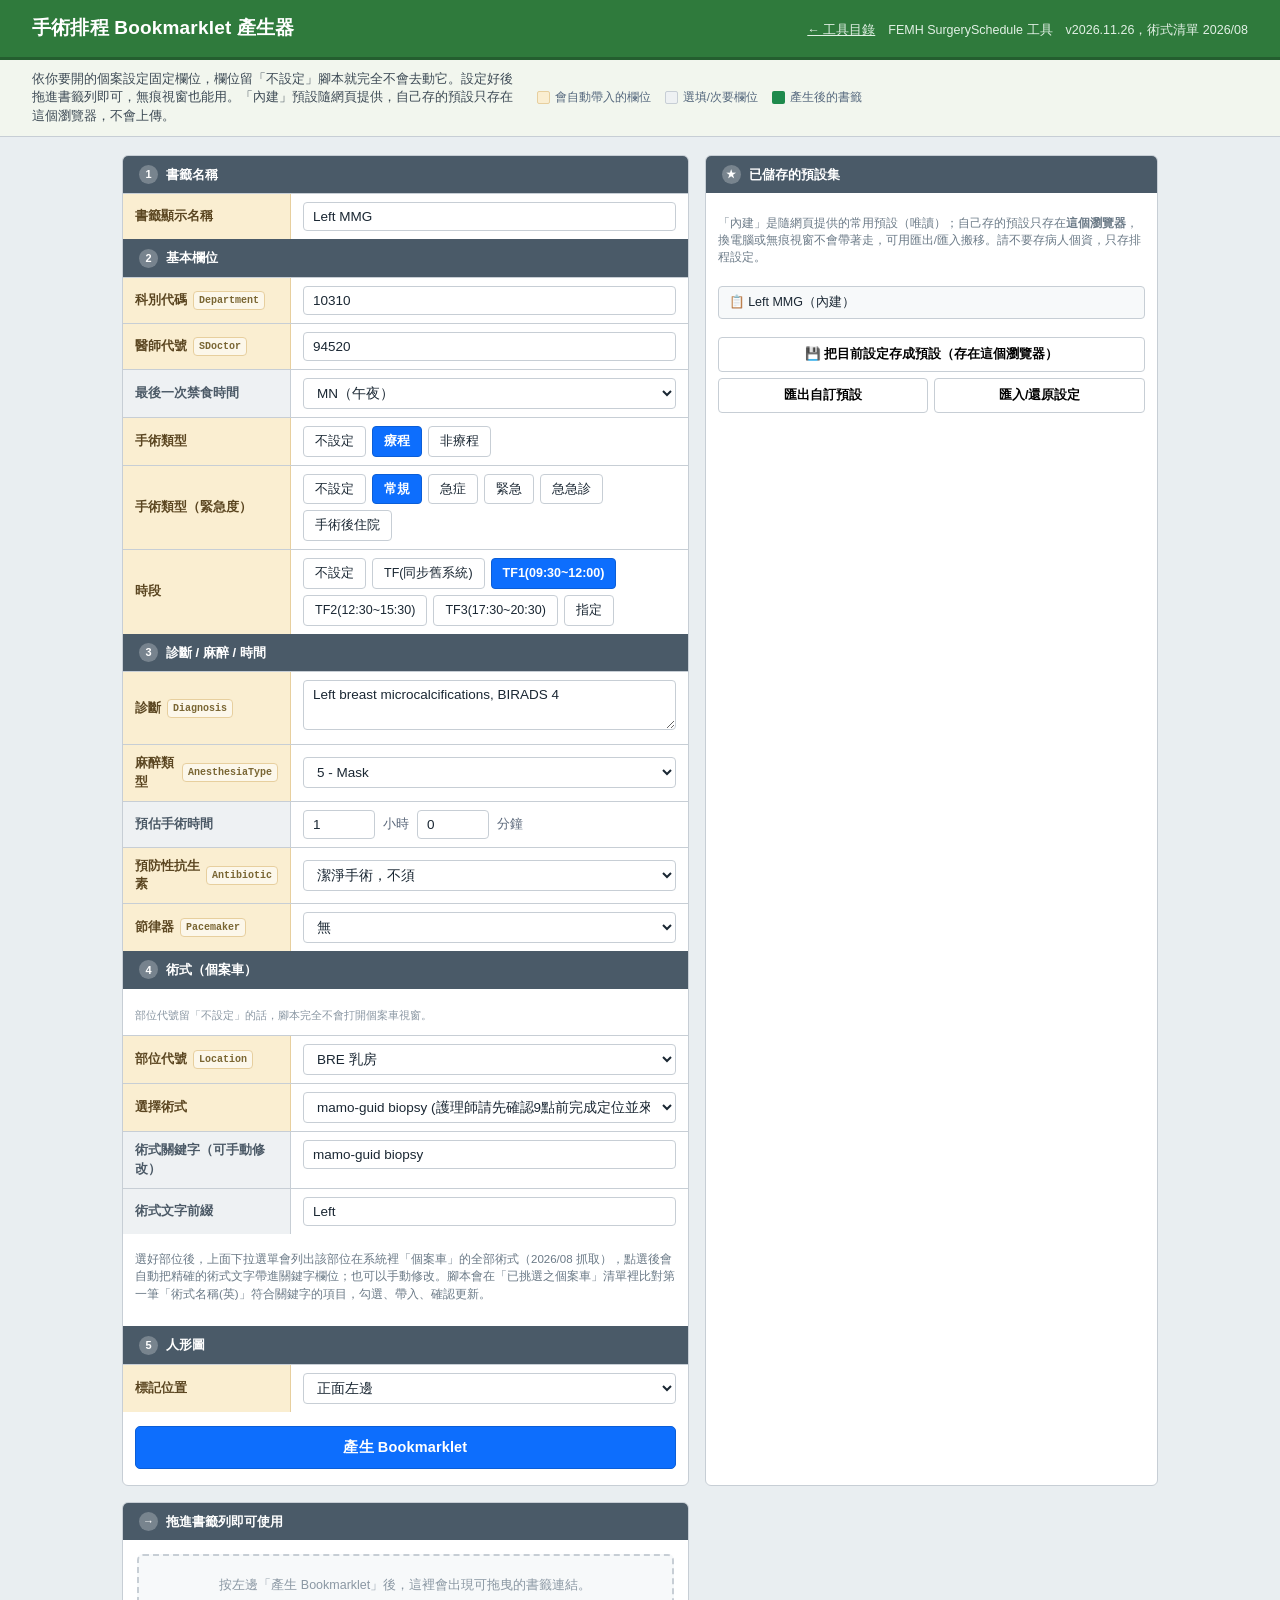
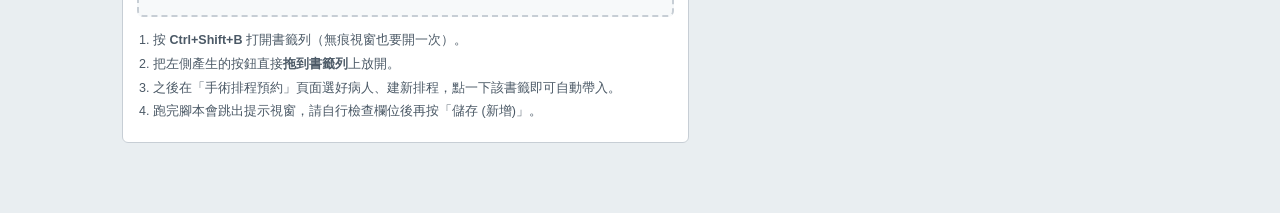
==== surgery-schedule/index.html @ 366e6ce2 "Add surgery schedule bookmarklet generator and build tooling - surgery-schedule/: split generator in" ====
<!DOCTYPE html>
<html lang="zh-Hant">
<head>
<meta charset="UTF-8">
<meta name="viewport" content="width=device-width, initial-scale=1.0">
<title>手術排程 Bookmarklet 產生器</title>
<link rel="stylesheet" href="styles.css">
</head>
<body>

<div class="top">
  <h1>手術排程 Bookmarklet 產生器</h1>
  <span class="who"><a href="../" style="color:#e2f0e5">← 工具目錄</a>　FEMH SurgerySchedule 工具　v<span id="verNo"></span></span>
</div>
<div class="subbar">
  <p>依你要開的個案設定固定欄位，欄位留「不設定」腳本就完全不會去動它。設定好後拖進書籤列即可，無痕視窗也能用。「內建」預設隨網頁提供，自己存的預設只存在這個瀏覽器，不會上傳。</p>
  <div class="legend">
    <span><span class="swatch tan"></span>會自動帶入的欄位</span>
    <span><span class="swatch gray"></span>選填/次要欄位</span>
    <span><span class="swatch green"></span>產生後的書籤</span>
  </div>
</div>

<main>
  <div class="panel">
    <h2><span class="n">1</span>書籤名稱</h2>
    <div class="frow">
      <div class="fcell">書籤顯示名稱</div>
      <div class="fbody">
        <input type="text" id="bmName" value="Left MMG" placeholder="例如：Left MMG / Right Thyroid">
      </div>
    </div>

    <h2><span class="n">2</span>基本欄位</h2>
    <div class="frow">
      <div class="fcell">科別代碼<span class="badge">Department</span></div>
      <div class="fbody"><input type="text" id="deptCode" value="10310" placeholder="不設定則留空"></div>
    </div>
    <div class="frow">
      <div class="fcell">醫師代號<span class="badge">SDoctor</span></div>
      <div class="fbody"><input type="text" id="doctorCode" value="94520" placeholder="不設定則留空"></div>
    </div>
    <div class="frow">
      <div class="fcell optional">最後一次禁食時間</div>
      <div class="fbody">
        <select id="lastFast">
          <option value="">不設定</option>
          <option value="不需禁食">不需禁食</option>
          <option value="MN" selected>MN（午夜）</option>
        </select>
      </div>
    </div>
    <div class="frow">
      <div class="fcell">手術類型</div>
      <div class="fbody">
        <div class="choice-group" id="courseGroup">
          <label><input type="radio" name="course" value=""><span>不設定</span></label>
          <label><input type="radio" name="course" value="CourseT" checked><span>療程</span></label>
          <label><input type="radio" name="course" value="CourseF"><span>非療程</span></label>
        </div>
      </div>
    </div>
    <div class="frow">
      <div class="fcell">手術類型（緊急度）</div>
      <div class="fbody">
        <div class="choice-group" id="urgencyGroup">
          <label><input type="radio" name="urgency" value=""><span>不設定</span></label>
          <label><input type="radio" name="urgency" value="Conventional0" checked><span>常規</span></label>
          <label><input type="radio" name="urgency" value="Conventional2"><span>急症</span></label>
          <label><input type="radio" name="urgency" value="Conventional1"><span>緊急</span></label>
          <label><input type="radio" name="urgency" value="Conventional3"><span>急急診</span></label>
          <label><input type="radio" name="urgency" value="Conventional4"><span>手術後住院</span></label>
        </div>
      </div>
    </div>
    <div class="frow">
      <div class="fcell">時段</div>
      <div class="fbody">
        <div class="choice-group" id="periodGroup">
          <label><input type="radio" name="period" value=""><span>不設定</span></label>
          <label><input type="radio" name="period" value="op-period-tf"><span>TF(同步舊系統)</span></label>
          <label><input type="radio" name="period" value="op-period-tf1" checked><span>TF1(09:30~12:00)</span></label>
          <label><input type="radio" name="period" value="op-period-tf2"><span>TF2(12:30~15:30)</span></label>
          <label><input type="radio" name="period" value="op-period-tf3"><span>TF3(17:30~20:30)</span></label>
          <label><input type="radio" name="period" value="op-period-assign"><span>指定</span></label>
        </div>
      </div>
    </div>

    <h2><span class="n">3</span>診斷 / 麻醉 / 時間</h2>
    <div class="frow">
      <div class="fcell">診斷<span class="badge">Diagnosis</span></div>
      <div class="fbody stack"><textarea id="diagnosis" placeholder="不設定則留空">Left breast microcalcifications, BIRADS 4</textarea></div>
    </div>
    <div class="frow">
      <div class="fcell">麻醉類型<span class="badge">AnesthesiaType</span></div>
      <div class="fbody">
        <select id="anesthesia">
          <option value="">不設定</option>
          <option value="0">0 - Nil</option>
          <option value="1">1 - GA</option>
          <option value="2">2 - SA</option>
          <option value="3">3 - EA</option>
          <option value="4">4 - IVG</option>
          <option value="5" selected>5 - Mask</option>
          <option value="6">6 - LA</option>
          <option value="7">7 - RA</option>
        </select>
      </div>
    </div>
    <div class="frow">
      <div class="fcell optional">預估手術時間</div>
      <div class="fbody">
        <input type="number" id="durH" value="1" min="0" max="23"><span class="unit">小時</span>
        <input type="number" id="durM" value="0" min="0" max="59" step="5"><span class="unit">分鐘</span>
      </div>
    </div>
    <div class="frow">
      <div class="fcell">預防性抗生素<span class="badge">Antibiotic</span></div>
      <div class="fbody">
        <select id="antibiotic">
          <option value="">不設定</option>
          <option value="0">術前已使用抗生素，不須</option>
          <option value="1" selected>潔淨手術，不須</option>
          <option value="2">須使用</option>
        </select>
      </div>
    </div>
    <div class="frow">
      <div class="fcell">節律器<span class="badge">Pacemaker</span></div>
      <div class="fbody">
        <select id="pacemaker">
          <option value="">不設定</option>
          <option value="0" selected>無</option>
          <option value="1">ICD</option>
          <option value="2">Pacemaker</option>
        </select>
      </div>
    </div>

    <h2><span class="n">4</span>術式（個案車）</h2>
    <p class="skip-note">部位代號留「不設定」的話，腳本完全不會打開個案車視窗。</p>
    <div class="frow">
      <div class="fcell">部位代號<span class="badge">Location</span></div>
      <div class="fbody">
        <select id="location">
          <option value="">不設定（略過個案車）</option>
          <option value="ABD">ABD 腹部</option>
          <option value="ALL">ALL 全身</option>
          <option value="APP">APP 闌尾</option>
          <option value="BRE" selected>BRE 乳房</option>
          <option value="CHO">CHO 膽管</option>
          <option value="COL">COL 大腸</option>
          <option value="GAS">GAS 胃部</option>
          <option value="GBR">GBR 膽囊</option>
          <option value="IGN">IGN 腹股溝</option>
          <option value="JEJ">JEJ 小腸</option>
          <option value="KDN">KDN 腎臟</option>
          <option value="LIR">LIR 肝臟</option>
          <option value="MBA">MBA 乳房+腋下</option>
          <option value="NAV">NAV 臍部</option>
          <option value="ROH">ROH 股部</option>
          <option value="TYE">TYE 甲狀腺</option>
          <option value="VSL">VSL 血管</option>
        </select>
      </div>
    </div>
    <div class="frow">
      <div class="fcell">選擇術式</div>
      <div class="fbody stack">
        <select id="procPicker" style="width:100%;">
          <option value="">請先選部位代號…</option>
        </select>
      </div>
    </div>
    <div class="frow">
      <div class="fcell optional">術式關鍵字（可手動修改）</div>
      <div class="fbody stack"><input type="text" id="procKeyword" value="mamo-guid biopsy" placeholder="例如：mamo-guid biopsy" style="width:100%;"></div>
    </div>
    <div class="frow">
      <div class="fcell optional">術式文字前綴</div>
      <div class="fbody"><input type="text" id="procPrefix" value="Left" placeholder="例如：Left / Right（可留空）"></div>
    </div>
    <p class="hint">選好部位後，上面下拉選單會列出該部位在系統裡「個案車」的全部術式（2026/08 抓取），點選後會自動把精確的術式文字帶進關鍵字欄位；也可以手動修改。腳本會在「已挑選之個案車」清單裡比對第一筆「術式名稱(英)」符合關鍵字的項目，勾選、帶入、確認更新。</p>

    <h2><span class="n">5</span>人形圖</h2>
    <div class="frow">
      <div class="fcell">標記位置</div>
      <div class="fbody">
        <select id="humanFigure">
          <option value="">不設定（略過人形圖）</option>
          <option value="Front">正面無左右</option>
          <option value="Front_Right">正面右邊</option>
          <option value="Front_Left" selected>正面左邊</option>
          <option value="Back">背面無左右</option>
          <option value="Back_Left">背面左邊</option>
          <option value="Back_Right">背面右邊</option>
        </select>
      </div>
    </div>

    <button class="generate-btn" id="genBtn">產生 Bookmarklet</button>
  </div>

  <div class="panel">
    <h2><span class="n">★</span>已儲存的預設集</h2>
    <div class="panel-body">
      <p class="hint" style="padding:10px 0 8px;">「內建」是隨網頁提供的常用預設（唯讀）；自己存的預設只存在<strong>這個瀏覽器</strong>，換電腦或無痕視窗不會帶著走，可用匯出/匯入搬移。請不要存病人個資，只存排程設定。</p>
      <div id="presetList"></div>
      <div class="preset-actions">
        <button class="copy-btn" id="presetSaveBtn">💾 把目前設定存成預設（存在這個瀏覽器）</button>
        <div class="preset-actions-row">
          <button class="copy-btn" id="presetExportBtn">匯出自訂預設</button>
          <button class="copy-btn" id="presetImportBtn">匯入/還原設定</button>
        </div>
        <textarea id="presetImportExportArea" style="display:none;" placeholder=""></textarea>
        <button class="copy-btn" id="presetImportConfirmBtn" style="display:none;background:var(--blue);color:#fff;border-color:var(--blue-dark);">確認匯入</button>
      </div>
    </div>
  </div>

  <div class="panel sticky">
    <h2><span class="n">→</span>拖進書籤列即可使用</h2>
    <div class="bm-slot" id="bmSlot">
      <div class="placeholder">按左邊「產生 Bookmarklet」後，這裡會出現可拖曳的書籤連結。</div>
    </div>
    <ol class="checklist">
      <li>按 <strong>Ctrl+Shift+B</strong> 打開書籤列（無痕視窗也要開一次）。</li>
      <li>把左側產生的按鈕直接<strong>拖到書籤列</strong>上放開。</li>
      <li>之後在「手術排程預約」頁面選好病人、建新排程，點一下該書籤即可自動帶入。</li>
      <li>跑完腳本會跳出提示視窗，請自行檢查欄位後再按「儲存 (新增)」。</li>
    </ol>
  </div>
</main>

<script src="data/procedures.js"></script>
<script src="data/presets.js"></script>
<script src="app.js"></script>

</body>
</html>
---- surgery-schedule/styles.css ----
:root{
    --header-green:#2f7a3c;
    --header-green-dark:#245e2f;
    --ink:#1a2733;
    --paper:#e9eef1;
    --panel:#ffffff;
    --line:#c7ced5;
    --tan:#faeed1;
    --tan-line:#e7cf9e;
    --gray-cell:#eef1f3;
    --blue:#0d6efd;
    --blue-dark:#0b5ed7;
    --green-ok:#1e8a4c;
    --green-ok-dark:#166b3a;
    --mono: "SF Mono", "Consolas", "Menlo", monospace;
  }
  *{box-sizing:border-box;}
  body{
    margin:0;
    background:var(--paper);
    color:var(--ink);
    font-family: "Segoe UI", "Noto Sans TC", "PingFang TC", Arial, sans-serif;
    line-height:1.5;
    font-size:14px;
  }
  .top{
    background:var(--header-green);
    color:#fff;
    padding:14px clamp(14px,3vw,32px);
    display:flex;
    align-items:baseline;
    justify-content:space-between;
    flex-wrap:wrap;
    gap:6px;
    border-bottom:3px solid var(--header-green-dark);
  }
  .top h1{
    margin:0;
    font-size:19px;
    font-weight:700;
    letter-spacing:.01em;
  }
  .top .who{
    font-size:12.5px;
    color:#e2f0e5;
  }
  .subbar{
    background:#f2f6ee;
    border-bottom:1px solid var(--line);
    padding:10px clamp(14px,3vw,32px);
    font-size:12.5px;
    color:#3d4a55;
    display:flex;
    flex-wrap:wrap;
    gap:18px;
    align-items:center;
  }
  .subbar p{ margin:0; max-width:70ch; }
  .legend{ display:flex; gap:14px; flex-wrap:wrap; }
  .legend span{ display:inline-flex; align-items:center; gap:5px; font-size:11.5px; color:#54677d; }
  .swatch{ width:13px; height:13px; border-radius:2px; display:inline-block; border:1px solid rgba(0,0,0,.15); }
  .swatch.tan{ background:var(--tan); border-color:var(--tan-line); }
  .swatch.gray{ background:var(--gray-cell); border-color:var(--line); }
  .swatch.green{ background:var(--green-ok); border:none; }

  main{
    max-width:1100px;
    margin:0 auto;
    padding:18px clamp(14px,3vw,32px) 70px;
    display:grid;
    grid-template-columns: 1.25fr 1fr;
    gap:16px;
  }
  @media (max-width: 880px){
    main{ grid-template-columns:1fr; }
  }
  .panel{
    background:var(--panel);
    border:1px solid var(--line);
    border-radius:6px;
    overflow:hidden;
  }
  .panel-inner{ padding:14px clamp(12px,2vw,18px); }
  .panel h2{
    font-size:13px;
    font-weight:700;
    color:#fff;
    background:#4a5a68;
    margin:0;
    padding:9px 16px;
    display:flex;
    align-items:center;
    gap:8px;
  }
  .panel h2 .n{
    display:inline-flex;
    align-items:center;
    justify-content:center;
    width:19px;height:19px;
    border-radius:50%;
    background:rgba(255,255,255,.25);
    color:#fff;
    font-size:11px;
    font-weight:700;
  }
  fieldset{
    border:none;
    padding:0;
    margin:0 0 2px;
  }
  fieldset legend{
    font-size:12.5px;
    font-weight:600;
    color:var(--ink);
    padding:0;
    width:100%;
  }
  /* 表格式列：左邊標籤欄(仿原系統色塊)，右邊控制項 */
  .frow{
    display:grid;
    grid-template-columns: 168px 1fr;
    border-top:1px solid var(--line);
  }
  .frow:first-child{ border-top:none; }
  @media (max-width: 620px){
    .frow{ grid-template-columns:1fr; }
  }
  .fcell{
    background:var(--tan);
    border-right:1px solid var(--tan-line);
    padding:9px 12px;
    font-size:12.5px;
    font-weight:600;
    color:#5a4520;
    display:flex;
    align-items:center;
  }
  .fcell.optional{
    background:var(--gray-cell);
    border-right-color:var(--line);
    color:#4b5966;
  }
  .fbody{
    padding:8px 12px;
    display:flex;
    align-items:center;
    flex-wrap:wrap;
    gap:8px;
    background:#fff;
  }
  .fbody.stack{ display:block; }
  .badge{
    display:inline-block;
    font-family:var(--mono);
    font-size:10px;
    background:rgba(255,255,255,.55);
    border:1px solid var(--tan-line);
    border-radius:4px;
    padding:1px 5px;
    margin-left:6px;
    color:#7a6633;
  }
  input[type=text], input[type=number], select, textarea{
    padding:6px 9px;
    border:1px solid var(--line);
    border-radius:4px;
    font-size:13.5px;
    font-family:inherit;
    background:#fff;
    color:var(--ink);
  }
  .fbody input[type=text], .fbody select{ flex:1; min-width:120px; }
  .fbody.stack textarea, .fbody.stack input, .fbody.stack select{ width:100%; }
  input[type=number]{ width:72px; }
  textarea{ resize:vertical; min-height:50px; width:100%; }
  input:focus, select:focus, textarea:focus{
    outline:2px solid var(--blue);
    outline-offset:0;
    border-color:var(--blue);
  }
  .unit{ font-size:12.5px; color:#5a677a; }

  .choice-group{
    display:flex;
    flex-wrap:wrap;
    gap:6px;
  }
  .choice-group label{
    border:1px solid var(--line);
    border-radius:4px;
    padding:5px 11px;
    font-size:12.5px;
    cursor:pointer;
    background:#fff;
    user-select:none;
  }
  .choice-group input{ display:none; }
  .choice-group label:has(input:checked){
    background:var(--blue);
    border-color:var(--blue-dark);
    color:#fff;
    font-weight:700;
  }

  .hint{
    font-size:11.5px;
    color:#6b7a87;
    padding:6px 12px 12px;
    background:#fff;
  }
  .skip-note{
    font-size:11px;
    color:#8a97a3;
    padding:8px 12px 0;
    background:#fff;
    font-family:var(--mono);
  }

  .generate-btn{
    width:calc(100% - 24px);
    margin:14px 12px 16px;
    padding:11px 16px;
    border:1px solid var(--blue-dark);
    border-radius:5px;
    background:var(--blue);
    color:#fff;
    font-size:14.5px;
    font-weight:700;
    cursor:pointer;
    letter-spacing:.01em;
  }
  .generate-btn:hover{ background:var(--blue-dark); }

  .sticky{ position:sticky; top:14px; align-self:start; }

  .bm-slot{
    margin:14px;
    border:2px dashed var(--line);
    border-radius:6px;
    padding:20px 14px;
    text-align:center;
    background:#f7f9fa;
  }
  .bm-slot.ready{
    border-style:solid;
    border-color:var(--green-ok);
    background:#eef8f0;
  }
  .bm-link{
    display:inline-flex;
    align-items:center;
    gap:8px;
    padding:9px 18px;
    background:var(--green-ok);
    border:1px solid var(--green-ok-dark);
    color:#fff !important;
    border-radius:5px;
    text-decoration:none;
    font-weight:700;
    font-size:13.5px;
    cursor:grab;
  }
  .bm-link:active{ cursor:grabbing; }
  .bm-slot .instructions{
    margin-top:10px;
    font-size:12px;
    color:#5a677a;
  }
  .raw-box{ margin-top:12px; }
  .raw-box textarea{
    font-family:var(--mono);
    font-size:10.5px;
    height:100px;
    background:#1f2b25;
    color:#bfe3c9;
    border:none;
    width:100%;
  }
  .copy-btn{
    margin-top:8px;
    width:100%;
    padding:8px;
    border-radius:4px;
    border:1px solid var(--line);
    background:#fff;
    font-size:12.5px;
    font-weight:600;
    cursor:pointer;
  }
  .copy-btn:hover{ background:#f2f5f8; }
  .placeholder{ color:#8a97a3; font-size:12.5px; }
  .checklist{
    font-size:12.5px;
    color:#4b5966;
    margin:0;
    padding:0 26px 16px 30px;
  }
  .checklist li{ margin-bottom:5px; }

  .panel-body{ padding:0 12px 12px; }
  #presetList{ margin-bottom:10px; }
  .preset-row{
    display:flex;
    align-items:center;
    gap:6px;
    margin-bottom:6px;
  }
  .preset-load{
    flex:1;
    text-align:left;
    padding:7px 10px;
    border:1px solid var(--line);
    border-radius:4px;
    background:#f7f9fa;
    font-size:12.5px;
    cursor:pointer;
    color:var(--ink);
  }
  .preset-load:hover{ background:#eef2f4; }
  .preset-del{
    width:26px;
    height:26px;
    flex-shrink:0;
    border:1px solid var(--line);
    border-radius:4px;
    background:#fff;
    color:#a44;
    cursor:pointer;
    font-size:12px;
  }
  .preset-del:hover{ background:#fdeeee; }
  .preset-actions{ display:flex; flex-direction:column; gap:6px; }
  .preset-actions-row{ display:flex; gap:6px; }
  .preset-actions-row .copy-btn{ margin-top:0; }
  #presetImportExportArea{
    width:100%;
    height:90px;
    font-family:var(--mono);
    font-size:10.5px;
    margin-top:2px;
  }
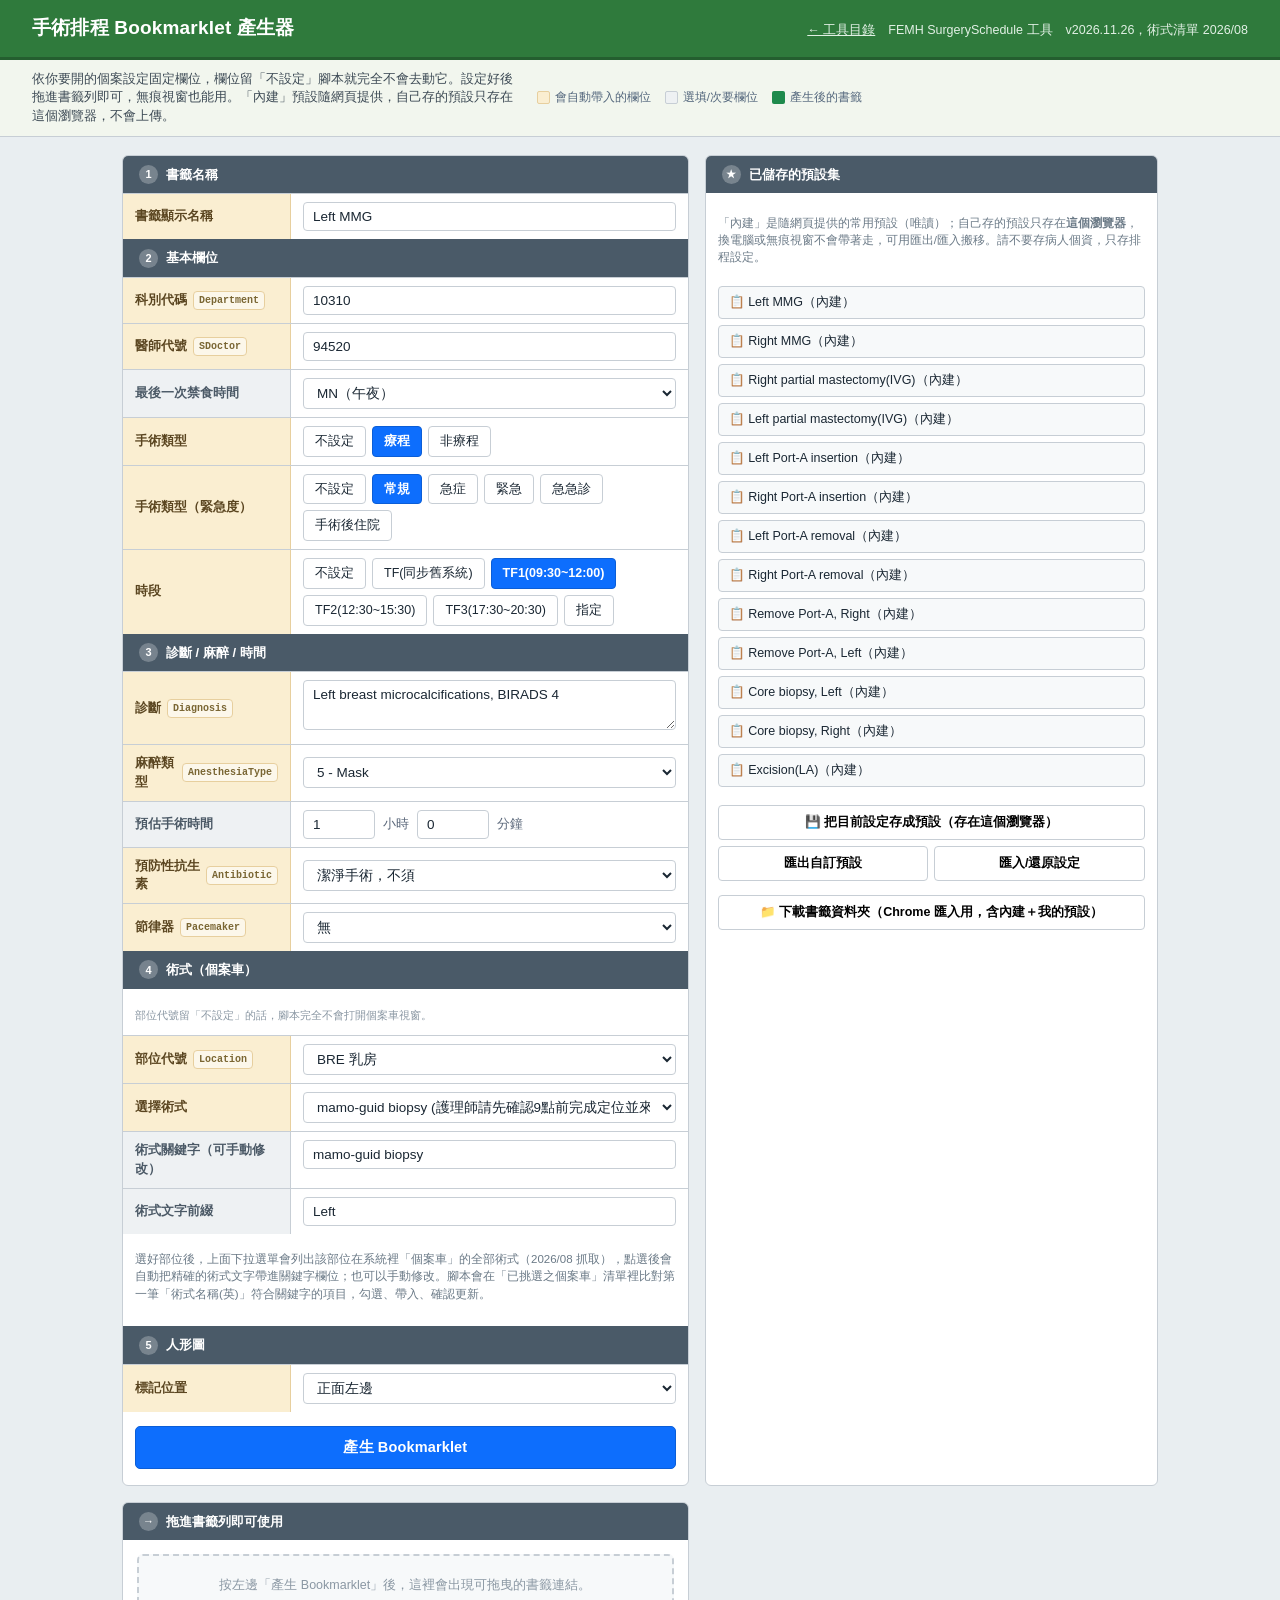
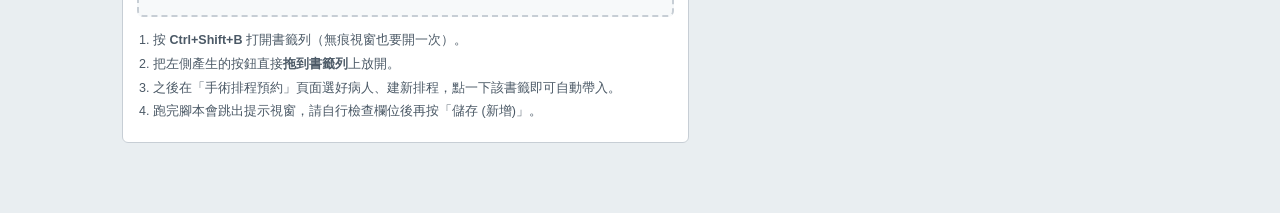
==== commit df3621de: "Add Chrome bookmark-folder export (directory page and generator) - assets/bookmarks-export.js: build" ====
--- a/surgery-schedule/index.html
+++ b/surgery-schedule/index.html
@@ -213,6 +213,7 @@
           <button class="copy-btn" id="presetExportBtn">匯出自訂預設</button>
           <button class="copy-btn" id="presetImportBtn">匯入/還原設定</button>
         </div>
+        <button class="copy-btn" id="presetBookmarksBtn">📁 下載書籤資料夾（Chrome 匯入用，含內建＋我的預設）</button>
         <textarea id="presetImportExportArea" style="display:none;" placeholder=""></textarea>
         <button class="copy-btn" id="presetImportConfirmBtn" style="display:none;background:var(--blue);color:#fff;border-color:var(--blue-dark);">確認匯入</button>
       </div>
@@ -235,6 +236,8 @@
 
 <script src="data/procedures.js"></script>
 <script src="data/presets.js"></script>
+<script src="buildscript.js"></script>
+<script src="../assets/bookmarks-export.js"></script>
 <script src="app.js"></script>
 
 </body>
